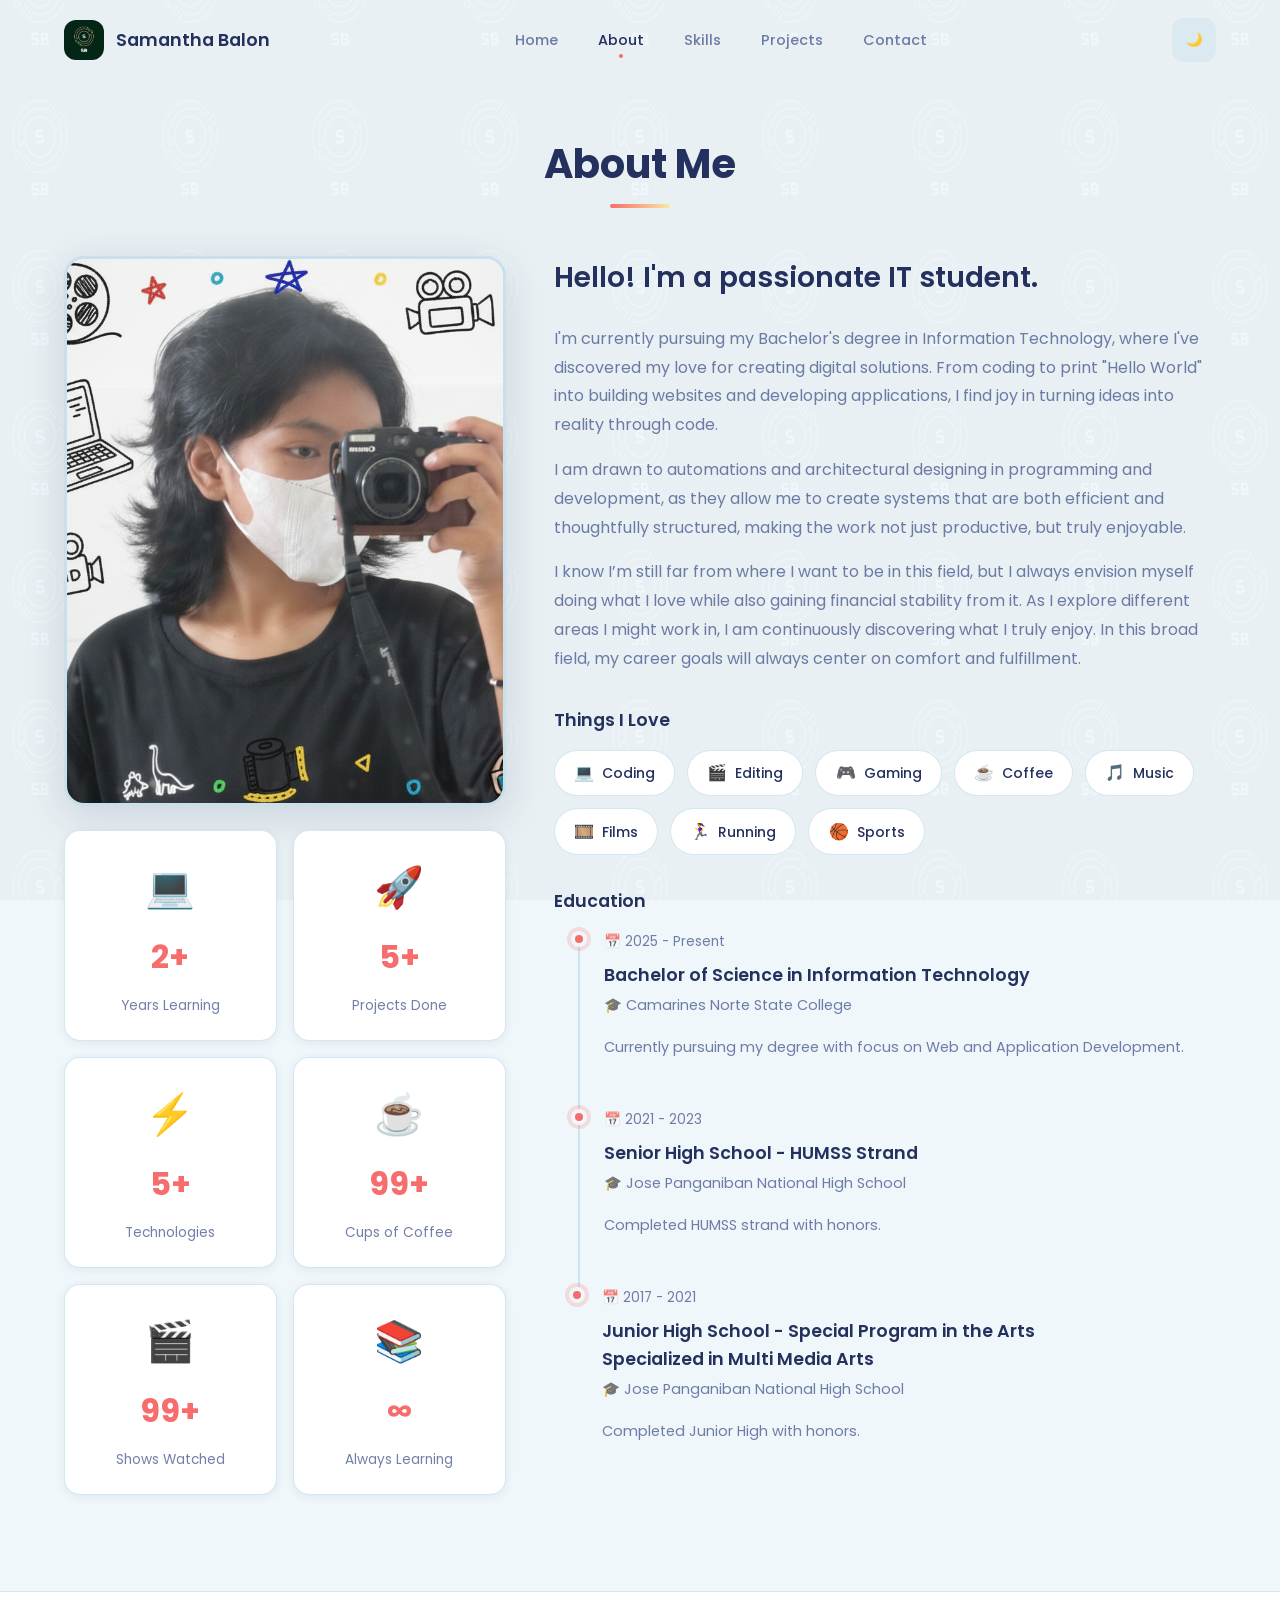
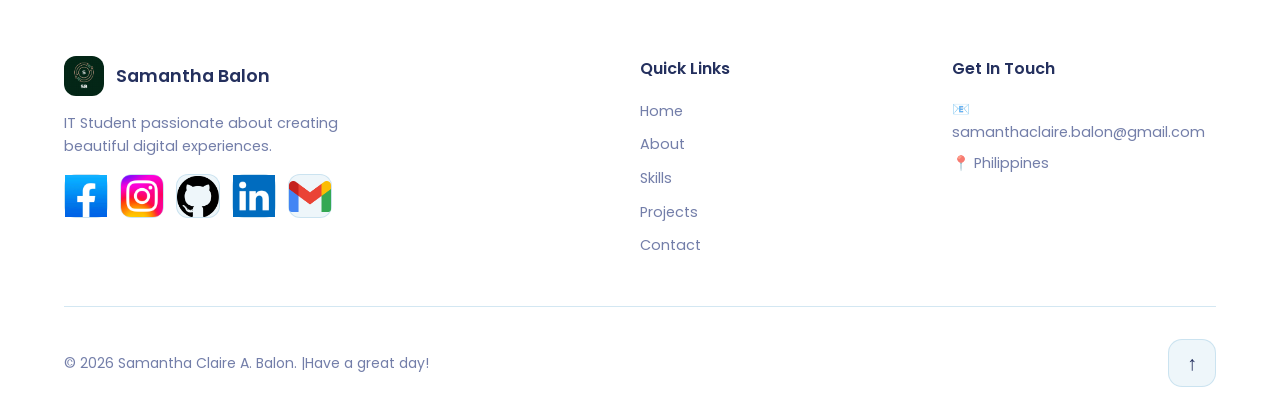
==== about.html @ ca1cd605 "Unedited" ====
<!DOCTYPE html>
<html lang="en">
<head>
    <meta charset="UTF-8">
    <meta name="viewport" content="width=device-width, initial-scale=1.0">
    <meta name="description" content="About Me - IT Student and Web Developer">
    <title>About | Samantha Balon</title>
    <link rel="icon" type="image/png" href="images/logo.png">
    <link rel="stylesheet" href="css/base.css">
    <link rel="stylesheet" href="css/navigation.css">
    <link rel="stylesheet" href="css/hero.css">
    <link rel="stylesheet" href="css/sections.css">
    <link rel="stylesheet" href="css/contact.css">
    <link rel="stylesheet" href="css/pages.css">
    <link rel="stylesheet" href="css/logo-pattern.css">
    <link href="https://fonts.googleapis.com/css2?family=Poppins:wght@300;400;500;600;700&display=swap" rel="stylesheet">
</head>
<body>
<!-- Navigation -->
<nav class="navbar" id="navbar">
    <div class="nav-container">
        <a href="index.html" class="logo">
            <img src="images/logo.png" alt="Logo" class="logo-img">
            <span class="logo-text">Samantha Balon</span>
        </a>
        <ul class="nav-menu" id="nav-menu">
            <li><a href="index.html" class="nav-link">Home</a></li>
            <li><a href="about.html" class="nav-link active">About</a></li>
            <li><a href="skills.html" class="nav-link">Skills</a></li>
            <li><a href="projects.html" class="nav-link">Projects</a></li>
            <li><a href="contact.html" class="nav-link">Contact</a></li>
        </ul>
        <div class="nav-actions">
            <button class="theme-toggle" id="theme-toggle" aria-label="Toggle theme">
                <span class="sun-icon">☀️</span>
                <span class="moon-icon">🌙</span>
            </button>
            <button class="menu-toggle" id="menu-toggle" aria-label="Toggle menu">
                <span class="hamburger"></span>
            </button>
        </div>
    </div>
</nav>

<!-- About Page Content -->
<main class="page-content">
    <section class="about-page">
        <div class="container">
            <h1 class="page-title">About Me</h1>
            <div class="section-line"></div>

            <div class="about-page-grid">
                <div class="about-image-section">
                    <div class="about-image-wrapper">
                        <img src="images/picture.png" alt="About Me">
                    </div>
                    <div class="stats-grid icon-stats">
                        <div class="stat-card icon-card">
                            <div class="stat-icon">💻</div>
                            <span class="stat-value">2+</span>
                            <span class="stat-label">Years Learning</span>
                        </div>
                        <div class="stat-card icon-card">
                            <div class="stat-icon">🚀</div>
                            <span class="stat-value">5+</span>
                            <span class="stat-label">Projects Done</span>
                        </div>
                        <div class="stat-card icon-card">
                            <div class="stat-icon">⚡</div>
                            <span class="stat-value">5+</span>
                            <span class="stat-label">Technologies</span>
                        </div>
                        <div class="stat-card icon-card">
                            <div class="stat-icon">☕</div>
                            <span class="stat-value">99+</span>
                            <span class="stat-label">Cups of Coffee</span>
                        </div>
                        <div class="stat-card icon-card">
                            <div class="stat-icon">🎬</div>
                            <span class="stat-value">99+</span>
                            <span class="stat-label">Shows Watched</span>
                        </div>
                        <div class="stat-card icon-card">
                            <div class="stat-icon">📚</div>
                            <span class="stat-value">∞</span>
                            <span class="stat-label">Always Learning</span>
                        </div>
                    </div>
                </div>

                <div class="about-content-section">
                    <h2>Hello! I'm a passionate IT student.</h2>
                    <p>
                        I'm currently pursuing my Bachelor's degree in Information Technology,
                        where I've discovered my love for creating digital solutions. From coding to print "Hello World" into building
                        websites and developing applications, I find joy in turning ideas into reality through code.
                    </p>
                    <p>
                        I am drawn to automations and architectural designing in programming and development,
                        as they allow me to create systems that are both efficient and thoughtfully structured, making the
                        work not just productive, but truly enjoyable.
                    </p>
                    <p>
                        I know I’m still far from where I want to be in this field, but I always envision myself doing what I love
                        while also gaining financial stability from it. As I explore different areas I might work in, I am continuously
                        discovering what I truly enjoy. In this broad field, my career goals will always center on comfort and fulfillment.
                    </p>

                    <h3>Things I Love</h3>
                    <div class="interest-tags">
                        <span class="tag"><span class="tag-icon">💻</span> Coding</span>
                        <span class="tag"><span class="tag-icon">🎬</span> Editing</span>
                        <span class="tag"><span class="tag-icon">🎮</span> Gaming</span>
                        <span class="tag"><span class="tag-icon">☕</span> Coffee</span>
                        <span class="tag"><span class="tag-icon">🎵</span> Music</span>
                        <span class="tag"><span class="tag-icon">🎞️</span> Films</span>
                        <span class="tag"><span class="tag-icon">🏃‍♀️</span> Running</span>
                        <span class="tag"><span class="tag-icon">🏀</span> Sports</span>
                    </div>

                    <h3>Education</h3>
                    <div class="education-timeline">
                        <div class="timeline-item">
                            <div class="timeline-dot"></div>
                            <div class="timeline-content">
                                <span class="timeline-date">📅 2025 - Present</span>
                                <h4>Bachelor of Science in Information Technology</h4>
                                <p class="timeline-school">🎓 Camarines Norte State College</p>
                                <p>Currently pursuing my degree with focus on Web and Application Development.</p>
                            </div>
                        </div>
                        <div class="timeline-item">
                            <div class="timeline-dot"></div>
                            <div class="timeline-content">
                                <span class="timeline-date">📅 2021 - 2023</span>
                                <h4>Senior High School - HUMSS Strand</h4>
                                <p class="timeline-school">🎓 Jose Panganiban National High School </p>
                                <p>Completed HUMSS strand with honors.</p>
                            </div>
                        </div>
                        <div class="timeline-item">
                            <div class="timeline-dot"></div>
                            <div class="timeline-content">
                                <span class="timeline-date">📅 2017 - 2021</span>
                                <h4>Junior High School - Special Program in the Arts <br> Specialized in Multi Media Arts</h4>
                                <p class="timeline-school">🎓 Jose Panganiban National High School </p>
                                <p>Completed Junior High with honors.</p>
                            </div>
                        </div>
                    </div>
                </div>
            </div>
        </div>
    </section>
</main>

<!-- Footer -->
<footer class="footer">
    <div class="container">
        <div class="footer-grid">
            <div class="footer-brand">
                <a href="index.html" class="logo">
                    <img src="images/logo.png" alt="Logo" class="logo-img">
                    <span class="logo-text">Samantha Balon</span>
                </a>
                <p>IT Student passionate about creating beautiful digital experiences.</p>
                <div class="footer-socials">
                    <a href="https://www.facebook.com/samantha.aguabalon" target="_blank" aria-label="Facebook">
                        <img src="images/facebook.png" alt="Facebook">
                    </a>
                    <a href="https://www.instagram.com/sycl.r" target="_blank" aria-label="Instagram">
                        <img src="images/instagram.png" alt="Instagram">
                    </a>
                    <a href="https://github.com/Samsrepo-101" target="_blank" aria-label="GitHub">
                        <img src="images/github.png" alt="GitHub">
                    </a>
                    <a href="https://www.linkedin.com/in/samantha-claire-balon-8b34562a5/" target="_blank" aria-label="LinkedIn">
                        <img src="images/linkedin.png" alt="LinkedIn">
                    </a>
                    <a href="https://mail.google.com/mail/?view=cm&fs=1&to=samanthaclaire.balon@gmail.com" target="_blank" aria-label="Email">
                        <img src="images/gmail.png" alt="Email">
                    </a>
                </div>
            </div>
            <div class="footer-links">
                <h4>Quick Links</h4>
                <ul>
                    <li><a href="index.html">Home</a></li>
                    <li><a href="about.html">About</a></li>
                    <li><a href="skills.html">Skills</a></li>
                    <li><a href="projects.html">Projects</a></li>
                    <li><a href="contact.html">Contact</a></li>
                </ul>
            </div>
            <div class="footer-contact">
                <h4>Get In Touch</h4>
                <p>📧 samanthaclaire.balon@gmail.com</p>
                <p>📍 Philippines</p>
            </div>
        </div>
        <div class="footer-bottom">
            <p>© <span id="current-year"></span> Samantha Claire A. Balon. |Have a great day!</p>
            <button class="back-to-top" id="back-to-top" aria-label="Back to top">↑</button>
        </div>
    </div>
</footer>

<script src="js/script.js"></script>
</body>
</html>
---- css/base.css ----
/* ========================================
   CSS VARIABLES & ROOT
======================================== */
:root {
    /* Color Palette */
    --navy: #24305E;
    --indigo: #374785;
    --light-blue: #A8D0E6;
    --coral: #F76C6C;
    --yellow: #F8E9A1;

    /* Light Mode Colors */
    --bg-primary: #f0f7fb;
    --bg-secondary: #ffffff;
    --bg-accent: rgba(168, 208, 230, 0.2);
    --text-primary: #24305E;
    --text-secondary: #374785;
    --text-muted: rgba(55, 71, 133, 0.7);
    --border-color: rgba(168, 208, 230, 0.5);

    /* Shadows */
    --shadow-sm: 0 2px 10px rgba(36, 48, 94, 0.08);
    --shadow-md: 0 4px 20px rgba(36, 48, 94, 0.12);
    --shadow-lg: 0 10px 40px rgba(36, 48, 94, 0.15);

    /* Transitions */
    --transition-fast: 0.2s ease;
    --transition-normal: 0.3s ease;
    --transition-slow: 0.5s ease;

    /* Spacing */
    --section-padding: 5rem 0;
    --container-max: 1200px;
}

/* Dark Mode Variables */
body.dark-mode {
    --bg-primary: #1a2342;
    --bg-secondary: #24305E;
    --bg-accent: rgba(55, 71, 133, 0.5);
    --text-primary: #ffffff;
    --text-secondary: #A8D0E6;
    --text-muted: rgba(168, 208, 230, 0.7);
    --border-color: rgba(55, 71, 133, 0.8);
    --shadow-sm: 0 2px 10px rgba(0, 0, 0, 0.3);
    --shadow-md: 0 4px 20px rgba(0, 0, 0, 0.4);
    --shadow-lg: 0 10px 40px rgba(0, 0, 0, 0.5);
}

/* ========================================
   RESET & BASE STYLES
======================================== */
*, *::before, *::after {
    margin: 0;
    padding: 0;
    box-sizing: border-box;
}

html {
    scroll-behavior: smooth;
}

body {
    font-family: 'Poppins', sans-serif;
    background-color: var(--bg-primary);
    color: var(--text-primary);
    line-height: 1.6;
    transition: background-color var(--transition-slow), color var(--transition-slow);
}

a {
    text-decoration: none;
    color: inherit;
    transition: color var(--transition-fast);
}

ul {
    list-style: none;
}

img {
    max-width: 100%;
    height: auto;
    display: block;
}

button {
    border: none;
    background: none;
    cursor: pointer;
    font-family: inherit;
}

.container {
    max-width: var(--container-max);
    margin: 0 auto;
    padding: 0 1.5rem;
}

/* ========================================
   SECTION STYLES
======================================== */
.section-title {
    font-size: 2rem;
    font-weight: 700;
    text-align: center;
    margin-bottom: 0.5rem;
}

.section-subtitle {
    text-align: center;
    color: var(--text-muted);
    max-width: 600px;
    margin: 0 auto 1rem;
}

.section-line {
    width: 60px;
    height: 4px;
    background: linear-gradient(90deg, var(--coral), var(--yellow));
    border-radius: 2px;
    margin: 0 auto 3rem;
}

/* ========================================
   ANIMATIONS & UTILITIES
======================================== */
.fade-in {
    opacity: 0;
    transform: translateY(30px);
    transition: all 0.6s ease;
}

.fade-in.visible {
    opacity: 1;
    transform: translateY(0);
}

/* Remove conflicting project card styles */
.project-card.visible {
    opacity: 1;
    transform: translateY(0);
}

.project-card.hidden {
    display: none;
}

@keyframes float {
    0%, 100% { transform: translateY(0); }
    50% { transform: translateY(-30px); }
}

@keyframes ping {
    75%, 100% {
        transform: scale(2);
        opacity: 0;
    }
}

@keyframes blink {
    0%, 50% { opacity: 1; }
    51%, 100% { opacity: 0; }
}

@keyframes pulse-ring {
    0%, 100% { transform: scale(1); opacity: 0.5; }
    50% { transform: scale(1.05); opacity: 0.3; }
}

@keyframes scroll-mouse {
    0% { opacity: 1; top: 8px; }
    100% { opacity: 0; top: 20px; }
}

@keyframes shimmer {
    0% { transform: translateX(-100%); }
    100% { transform: translateX(100%); }
}

@keyframes fadeIn {
    from { opacity: 0; transform: scale(0.9); }
    to { opacity: 1; transform: scale(1); }
}
---- css/navigation.css ----
/* ========================================
   NAVIGATION
======================================== */
.navbar {
    position: fixed;
    top: 0;
    left: 0;
    right: 0;
    z-index: 1000;
    background: transparent;
    transition: all var(--transition-normal);
}

.navbar.scrolled {
    background: var(--bg-secondary);
    box-shadow: var(--shadow-md);
}

body.dark-mode .navbar.scrolled {
    background: rgba(36, 48, 94, 0.95);
    backdrop-filter: blur(10px);
}

.nav-container {
    max-width: var(--container-max);
    margin: 0 auto;
    padding: 0 1.5rem;
    display: flex;
    align-items: center;
    justify-content: space-between;
    height: 80px;
}

.logo {
    display: flex;
    align-items: center;
    gap: 0.75rem;
}

.logo-icon {
    width: 40px;
    height: 40px;
    border-radius: 12px;
    display: flex;
    align-items: center;
    justify-content: center;
    font-weight: 700;
    font-size: 1rem;
    background: linear-gradient(135deg, var(--indigo), var(--navy));
    color: white;
    transition: all var(--transition-normal);
}

.logo-img {
    width: 40px;
    height: 40px;
    border-radius: 12px;  /* Same rounding as your old logo-icon */
    object-fit: cover;    /* Makes it look clean inside the box */
}


body.dark-mode .logo-icon {
    background: linear-gradient(135deg, var(--coral), #ff8a8a);
}

.logo-text {
    font-weight: 600;
    font-size: 1.1rem;
    color: var(--text-primary);
}

.nav-menu {
    display: flex;
    align-items: center;
    gap: 0.5rem;
}

.nav-link {
    padding: 0.5rem 1rem;
    border-radius: 8px;
    font-size: 0.9rem;
    font-weight: 500;
    color: var(--text-muted);
    transition: all var(--transition-fast);
    position: relative;
}

.nav-link:hover,
.nav-link.active {
    color: var(--text-primary);
}

body.dark-mode .nav-link:hover,
body.dark-mode .nav-link.active {
    color: var(--coral);
}

.nav-link.active::after {
    content: '';
    position: absolute;
    bottom: 0;
    left: 50%;
    transform: translateX(-50%);
    width: 4px;
    height: 4px;
    border-radius: 50%;
    background: var(--coral);
}

.nav-actions {
    display: flex;
    align-items: center;
    gap: 0.75rem;
}

.theme-toggle {
    width: 44px;
    height: 44px;
    border-radius: 12px;
    display: flex;
    align-items: center;
    justify-content: center;
    background: var(--bg-accent);
    transition: all var(--transition-fast);
}

.theme-toggle:hover {
    background: var(--light-blue);
    transform: rotate(15deg);
}

body.dark-mode .theme-toggle {
    background: var(--indigo);
}

body.dark-mode .theme-toggle:hover {
    background: var(--coral);
}

.sun-icon {
    display: none;
}

.moon-icon {
    display: block;
}

body.dark-mode .sun-icon {
    display: block;
}

body.dark-mode .moon-icon {
    display: none;
}

.menu-toggle {
    display: none;
    width: 44px;
    height: 44px;
    border-radius: 12px;
    background: var(--bg-accent);
    align-items: center;
    justify-content: center;
}

.hamburger {
    width: 20px;
    height: 2px;
    background: var(--text-primary);
    position: relative;
    transition: all var(--transition-fast);
}

.hamburger::before,
.hamburger::after {
    content: '';
    position: absolute;
    width: 20px;
    height: 2px;
    background: var(--text-primary);
    transition: all var(--transition-fast);
}

.hamburger::before {
    top: -6px;
}

.hamburger::after {
    bottom: -6px;
}

.menu-toggle.active .hamburger {
    background: transparent;
}

.menu-toggle.active .hamburger::before {
    top: 0;
    transform: rotate(45deg);
}

.menu-toggle.active .hamburger::after {
    bottom: 0;
    transform: rotate(-45deg);
}

/* Mobile Navigation */
@media (max-width: 768px) {
    .nav-menu {
        position: fixed;
        top: 80px;
        left: 0;
        right: 0;
        background: var(--bg-secondary);
        padding: 1rem;
        flex-direction: column;
        gap: 0.5rem;
        transform: translateY(-100%);
        opacity: 0;
        visibility: hidden;
        transition: all var(--transition-normal);
        box-shadow: var(--shadow-md);
    }

    body.dark-mode .nav-menu {
        background: var(--navy);
    }

    .nav-menu.active {
        transform: translateY(0);
        opacity: 1;
        visibility: visible;
    }

    .nav-link {
        width: 100%;
        padding: 1rem;
        border-radius: 12px;
    }

    .nav-link:hover,
    .nav-link.active {
        background: var(--bg-accent);
    }

    .menu-toggle {
        display: flex;
    }
}

/* ========================================
   FOOTER
======================================== */
.footer {
    background: var(--bg-secondary);
    padding: 4rem 0 2rem;
    margin-top: 2rem;
    border-top: 1px solid var(--border-color);
}

body.dark-mode .footer {
    background: rgba(26, 35, 66, 0.9);
    border-top-color: rgba(168, 208, 230, 0.1);
}

.footer-grid {
    display: grid;
    grid-template-columns: 2fr 1fr 1fr;
    gap: 3rem;
    margin-bottom: 3rem;
}

.footer-brand p {
    color: var(--text-muted);
    margin: 1rem 0;
    max-width: 300px;
    font-size: 0.9rem;
}

.footer-socials {
    display: flex;
    gap: 0.75rem;
}

.footer-socials a {
    width: 44px;
    height: 44px;
    display: flex;
    align-items: center;
    justify-content: center;
    background: var(--bg-accent);
    border-radius: 12px;
    font-size: 1.1rem;
    transition: all var(--transition-fast);
    border: 1px solid var(--border-color);
}

body.dark-mode .footer-socials a {
    background: rgba(55, 71, 133, 0.6);
    border-color: rgba(168, 208, 230, 0.1);
}

.footer-socials a:hover {
    transform: translateY(-4px) scale(1.1);
    background: var(--coral);
    border-color: var(--coral);
}

.footer-links h4,
.footer-contact h4 {
    font-size: 1rem;
    font-weight: 600;
    margin-bottom: 1rem;
    color: var(--text-primary);
}

.footer-links ul {
    display: flex;
    flex-direction: column;
    gap: 0.5rem;
}

.footer-links a {
    color: var(--text-muted);
    font-size: 0.9rem;
    transition: all var(--transition-fast);
}

.footer-links a:hover {
    color: var(--coral);
    padding-left: 0.5rem;
}

.footer-contact p {
    color: var(--text-muted);
    font-size: 0.9rem;
    margin-bottom: 0.5rem;
}

.footer-bottom {
    display: flex;
    align-items: center;
    justify-content: space-between;
    padding-top: 2rem;
    border-top: 1px solid var(--border-color);
}

body.dark-mode .footer-bottom {
    border-top-color: rgba(168, 208, 230, 0.1);
}

.footer-bottom p {
    color: var(--text-muted);
    font-size: 0.875rem;
}

.back-to-top {
    width: 48px;
    height: 48px;
    display: flex;
    align-items: center;
    justify-content: center;
    background: var(--bg-accent);
    border-radius: 14px;
    font-size: 1.25rem;
    color: var(--text-primary);
    transition: all var(--transition-fast);
    border: 1px solid var(--border-color);
}

body.dark-mode .back-to-top {
    background: rgba(55, 71, 133, 0.6);
    border-color: rgba(168, 208, 230, 0.1);
}

.back-to-top:hover {
    transform: translateY(-4px);
    background: var(--coral);
    border-color: var(--coral);
    color: white;
}

@media (max-width: 768px) {
    .footer-grid {
        grid-template-columns: 1fr;
        text-align: center;
    }

    .footer-brand p {
        margin: 1rem auto;
    }

    .footer-socials {
        justify-content: center;
    }

    .footer-bottom {
        flex-direction: column;
        gap: 1rem;
    }
}
---- css/hero.css ----
/* ========================================
   HERO SECTION
======================================== */
.hero {
    min-height: 100vh;
    display: flex;
    align-items: center;
    justify-content: center;
    padding: 6rem 1.5rem 3rem;
    position: relative;
    overflow: hidden;
}

.hero-bg-elements {
    position: absolute;
    inset: 0;
    overflow: hidden;
    pointer-events: none;
}

.blob {
    position: absolute;
    border-radius: 50%;
    filter: blur(80px);
    opacity: 0.4;
}

.blob-1 {
    width: 300px;
    height: 300px;
    background: var(--coral);
    top: 20%;
    left: -100px;
    animation: float 8s ease-in-out infinite;
}

.blob-2 {
    width: 400px;
    height: 400px;
    background: var(--light-blue);
    bottom: 20%;
    right: -150px;
    animation: float 10s ease-in-out infinite reverse;
}

.blob-3 {
    width: 500px;
    height: 500px;
    background: var(--yellow);
    top: 50%;
    left: 50%;
    transform: translate(-50%, -50%);
    opacity: 0.2;
    animation: float 12s ease-in-out infinite;
}

body.dark-mode .blob-1 {
    opacity: 0.3;
}

body.dark-mode .blob-2 {
    opacity: 0.2;
}

body.dark-mode .blob-3 {
    opacity: 0.15;
}

.hero-content {
    display: grid;
    grid-template-columns: 1fr 1fr;
    gap: 4rem;
    align-items: center;
    max-width: var(--container-max);
    width: 100%;
    position: relative;
    z-index: 1;
}

.hero-text {
    text-align: left;
}

.status-badge {
    display: inline-flex;
    align-items: center;
    gap: 0.5rem;
    padding: 0.5rem 1rem;
    border-radius: 50px;
    background: var(--bg-secondary);
    border: 1px solid var(--border-color);
    font-size: 0.875rem;
    font-weight: 500;
    margin-bottom: 1.5rem;
    box-shadow: var(--shadow-sm);
}

body.dark-mode .status-badge {
    background: rgba(55, 71, 133, 0.6);
    border-color: var(--indigo);
}

.status-dot {
    width: 8px;
    height: 8px;
    border-radius: 50%;
    background: #22c55e;
    position: relative;
}

.status-dot::before {
    content: '';
    position: absolute;
    inset: 0;
    border-radius: 50%;
    background: #22c55e;
    animation: ping 1.5s cubic-bezier(0, 0, 0.2, 1) infinite;
}

.hero-title {
    font-size: clamp(2.5rem, 5vw, 3.5rem);
    font-weight: 700;
    line-height: 1.2;
    margin-bottom: 1rem;
}

.highlight {
    color: var(--coral);
    position: relative;
}

body.dark-mode .highlight {
    text-shadow: 0 0 30px rgba(247, 108, 108, 0.3);
}

.typewriter-container {
    font-size: 1.5rem;
    font-weight: 500;
    color: var(--text-secondary);
    margin-bottom: 1rem;
    height: 2rem;
}

body.dark-mode .typewriter-container {
    color: var(--light-blue);
}

.cursor {
    animation: blink 1s infinite;
    color: var(--coral);
}

.hero-location {
    color: var(--text-muted);
    margin-bottom: 1.5rem;
}

.hero-description {
    font-size: 1.1rem;
    color: var(--text-muted);
    margin-bottom: 2rem;
    max-width: 500px;
}

.hero-buttons {
    display: flex;
    gap: 1rem;
    flex-wrap: wrap;
}

.btn {
    display: inline-flex;
    align-items: center;
    justify-content: center;
    gap: 0.5rem;
    padding: 1rem 1.5rem;
    border-radius: 12px;
    font-size: 0.95rem;
    font-weight: 500;
    transition: all var(--transition-normal);
}

.btn-primary {
    background: linear-gradient(135deg, var(--indigo), var(--navy));
    color: white;
}

.btn-primary:hover {
    transform: translateY(-3px);
    box-shadow: 0 10px 30px rgba(55, 71, 133, 0.4);
}

body.dark-mode .btn-primary {
    background: linear-gradient(135deg, var(--coral), #ff8a8a);
}

body.dark-mode .btn-primary:hover {
    box-shadow: 0 10px 30px rgba(247, 108, 108, 0.4);
}

.btn-secondary {
    background: var(--bg-secondary);
    color: var(--text-primary);
    border: 1px solid var(--border-color);
}

.btn-secondary:hover {
    background: var(--bg-accent);
    transform: translateY(-3px);
}

body.dark-mode .btn-secondary {
    background: rgba(55, 71, 133, 0.5);
    border-color: var(--indigo);
}

body.dark-mode .btn-secondary:hover {
    background: var(--indigo);
    border-color: var(--coral);
}

.btn-full {
    width: 100%;
}

.arrow {
    transition: transform var(--transition-fast);
}

.btn:hover .arrow {
    transform: translateX(4px);
}

/* Hero Image */
.hero-image {
    display: flex;
    justify-content: center;
}

.image-wrapper {
    position: relative;
}

.image-ring {
    position: absolute;
    inset: -20px;
    border-radius: 50%;
    background: rgba(247, 108, 108, 0.1);
    animation: pulse-ring 3s ease-in-out infinite;
}

.ring-2 {
    inset: -10px;
    background: rgba(168, 208, 230, 0.2);
    animation-delay: 0.5s;
}

body.dark-mode .image-ring {
    background: rgba(247, 108, 108, 0.15);
}

body.dark-mode .ring-2 {
    background: rgba(168, 208, 230, 0.1);
}

.profile-img {
    width: 300px;
    height: 300px;
    border-radius: 50%;
    object-fit: cover;
    border: 4px solid var(--bg-secondary);
    box-shadow: var(--shadow-lg);
    position: relative;
    z-index: 1;
}

body.dark-mode .profile-img {
    border-color: var(--indigo);
    box-shadow: 0 10px 40px rgba(0, 0, 0, 0.5), 0 0 60px rgba(247, 108, 108, 0.1);
}

.floating-badge {
    position: absolute;
    bottom: 0;
    right: 0;
    background: var(--bg-secondary);
    padding: 0.5rem 1rem;
    border-radius: 12px;
    display: flex;
    align-items: center;
    gap: 0.5rem;
    font-size: 0.875rem;
    font-weight: 500;
    box-shadow: var(--shadow-md);
    animation: float 3s ease-in-out infinite;
    z-index: 2;
}

body.dark-mode .floating-badge {
    background: linear-gradient(135deg, var(--indigo), var(--navy));
    border: 1px solid rgba(247, 108, 108, 0.3);
}

/* Scroll Indicator */
.scroll-indicator {
    position: absolute;
    bottom: 2rem;
    left: 50%;
    transform: translateX(-50%);
}

.mouse {
    width: 24px;
    height: 40px;
    border: 2px solid var(--text-muted);
    border-radius: 12px;
    position: relative;
}

.mouse::before {
    content: '';
    position: absolute;
    top: 8px;
    left: 50%;
    transform: translateX(-50%);
    width: 4px;
    height: 8px;
    background: var(--text-muted);
    border-radius: 2px;
    animation: scroll-mouse 2s infinite;
}

body.dark-mode .mouse {
    border-color: var(--light-blue);
}

body.dark-mode .mouse::before {
    background: var(--coral);
}

/* Responsive Hero */
@media (max-width: 992px) {
    .hero-content {
        grid-template-columns: 1fr;
        text-align: center;
    }

    .hero-text {
        text-align: center;
        order: 2;
    }

    .hero-image {
        order: 1;
    }

    .hero-description {
        margin: 0 auto 2rem;
    }

    .hero-buttons {
        justify-content: center;
    }

    .profile-img {
        width: 250px;
        height: 250px;
    }
}

@media (max-width: 480px) {
    .hero-buttons {
        flex-direction: column;
    }

    .btn {
        width: 100%;
    }
}
---- css/sections.css ----
/* ========================================
   ABOUT PREVIEW SECTION - FIXED
======================================== */
.about-preview {
    padding: var(--section-padding);
    background: var(--bg-secondary);
}

body.dark-mode .about-preview {
    background: rgba(36, 48, 94, 0.5);
}

.about-grid {
    display: grid;
    grid-template-columns: 1fr 1fr;
    gap: 2rem;
}

.about-card {
    padding: 2rem;
    background: var(--bg-primary);
    border-radius: 16px;
    border: 1px solid var(--border-color);
    transition: all var(--transition-normal);
}

body.dark-mode .about-card {
    background: linear-gradient(135deg, rgba(55, 71, 133, 0.6), rgba(36, 48, 94, 0.8));
    border-color: rgba(168, 208, 230, 0.1);
    box-shadow: 0 4px 20px rgba(0, 0, 0, 0.3);
}

.about-card:hover {
    transform: translateY(-5px);
    box-shadow: var(--shadow-lg);
}

body.dark-mode .about-card:hover {
    border-color: rgba(247, 108, 108, 0.3);
    box-shadow: 0 10px 40px rgba(247, 108, 108, 0.1);
}

.about-icon {
    font-size: 2.5rem;
    margin-bottom: 1rem;
    display: inline-block;
}

.about-info h3 {
    font-size: 1.25rem;
    font-weight: 600;
    margin-bottom: 0.25rem;
    color: var(--text-primary);
}

.about-info p {
    color: var(--text-muted);
    font-size: 0.9rem;
}

body.dark-mode .about-info p {
    color: var(--light-blue);
}

.about-text {
    margin-top: 1rem;
    color: var(--text-muted);
    line-height: 1.7;
}

.about-interests {
    padding: 2rem;
    background: var(--bg-primary);
    border-radius: 16px;
    border: 1px solid var(--border-color);
}

body.dark-mode .about-interests {
    background: linear-gradient(135deg, rgba(55, 71, 133, 0.6), rgba(36, 48, 94, 0.8));
    border-color: rgba(168, 208, 230, 0.1);
    box-shadow: 0 4px 20px rgba(0, 0, 0, 0.3);
}

.about-interests h3 {
    font-size: 1.25rem;
    font-weight: 600;
    margin-bottom: 1rem;
    color: var(--text-primary);
}

.interest-tags {
    display: flex;
    flex-wrap: wrap;
    gap: 0.75rem;
}

.tag {
    display: inline-flex;
    align-items: center;
    gap: 0.5rem;
    padding: 0.6rem 1.2rem;
    background: var(--bg-secondary);
    border: 1px solid var(--border-color);
    border-radius: 50px;
    font-size: 0.875rem;
    font-weight: 500;
    transition: all var(--transition-fast);
    color: var(--text-primary);
}

body.dark-mode .tag {
    background: rgba(55, 71, 133, 0.8);
    border-color: rgba(168, 208, 230, 0.2);
    color: var(--light-blue);
}

.tag:hover {
    transform: translateY(-3px);
    box-shadow: var(--shadow-sm);
    border-color: var(--coral);
}

body.dark-mode .tag:hover {
    background: rgba(247, 108, 108, 0.2);
    border-color: var(--coral);
    color: var(--coral);
}

.tag-icon {
    font-size: 1rem;
}

@media (max-width: 768px) {
    .about-grid {
        grid-template-columns: 1fr;
    }
}

/* ========================================
   SKILLS PREVIEW SECTION
======================================== */
.skills-preview {
    padding: var(--section-padding);
}

.skills-grid {
    display: grid;
    grid-template-columns: repeat(2, 1fr);
    gap: 1.5rem;
    margin-bottom: 2rem;
}

.skill-item {
    margin-bottom: 1rem;
}

.skill-header {
    display: flex;
    justify-content: space-between;
    margin-bottom: 0.5rem;
}

.skill-name {
    font-weight: 500;
    color: var(--text-primary);
}

.skill-percent {
    color: var(--text-muted);
    font-size: 0.875rem;
    font-weight: 600;
}

body.dark-mode .skill-percent {
    color: var(--coral);
}

.skill-bar {
    height: 10px;
    background: var(--bg-accent);
    border-radius: 5px;
    overflow: hidden;
}

body.dark-mode .skill-bar {
    background: rgba(36, 48, 94, 0.8);
}

.skill-progress {
    height: 100%;
    background: linear-gradient(90deg, var(--coral), var(--yellow));
    border-radius: 5px;
    width: 0;
    transition: width 1s ease-out;
    position: relative;
}

.skill-progress::after {
    content: '';
    position: absolute;
    top: 0;
    left: 0;
    right: 0;
    bottom: 0;
    background: linear-gradient(90deg, transparent, rgba(255,255,255,0.3), transparent);
    animation: shimmer 2s infinite;
}

.view-all-link {
    display: inline-flex;
    align-items: center;
    gap: 0.5rem;
    color: var(--text-secondary);
    font-weight: 500;
    transition: all var(--transition-fast);
}

.view-all-link:hover {
    color: var(--coral);
    gap: 0.75rem;
}

@media (max-width: 768px) {
    .skills-grid {
        grid-template-columns: 1fr;
    }
}/* ========================================
    SKILLS PREVIEW SECTION - REDESIGNED
 ======================================== */
 .skills-preview {
     padding: var(--section-padding);
 }

 .skills-panel {
     background: var(--bg-secondary);
     border-radius: 24px;
     padding: 3rem;
     box-shadow: var(--shadow-md);
     border: 1px solid var(--border-color);
     margin-bottom: 2rem;
 }

 body.dark-mode .skills-panel {
     background: linear-gradient(145deg, rgba(55, 71, 133, 0.6), rgba(36, 48, 94, 0.9));
     border-color: rgba(168, 208, 230, 0.1);
     box-shadow: 0 10px 40px rgba(0, 0, 0, 0.4);
 }

 .skills-grid {
     display: grid;
     grid-template-columns: repeat(auto-fit, minmax(140px, 1fr));
     gap: 1.25rem;
 }

 .skill-item {
     display: flex;
     align-items: center;
     justify-content: center;
     padding: 1.25rem;
     background: var(--bg-accent);
     border-radius: 16px;
     border: 2px solid transparent;
     transition: all var(--transition-normal);
     position: relative;
     overflow: hidden;
 }

 body.dark-mode .skill-item {
     background: rgba(55, 71, 133, 0.4);
     border-color: rgba(168, 208, 230, 0.1);
 }

 .skill-item::before {
     content: '';
     position: absolute;
     inset: 0;
     background: linear-gradient(135deg, var(--coral), var(--yellow));
     opacity: 0;
     transition: opacity var(--transition-normal);
 }

 .skill-item:hover {
     transform: translateY(-5px) scale(1.05);
     border-color: var(--coral);
     box-shadow: 0 10px 30px rgba(247, 108, 108, 0.3);
 }

 body.dark-mode .skill-item:hover {
     border-color: var(--coral);
     box-shadow: 0 10px 30px rgba(247, 108, 108, 0.4);
 }

 .skill-item:hover::before {
     opacity: 0.1;
 }

 .skill-name {
     font-weight: 600;
     font-size: 0.95rem;
     color: var(--text-primary);
     text-align: center;
     position: relative;
     z-index: 1;
 }

 body.dark-mode .skill-name {
     color: var(--light-blue);
 }

 .skill-item:hover .skill-name {
     color: var(--coral);
 }

 body.dark-mode .skill-item:hover .skill-name {
     color: #fff;
 }

 .view-all-link {
     display: inline-flex;
     align-items: center;
     gap: 0.5rem;
     color: var(--text-secondary);
     font-weight: 500;
     transition: all var(--transition-fast);
     margin-top: 1rem;
 }

 .view-all-link:hover {
     color: var(--coral);
     gap: 0.75rem;
 }

 @media (max-width: 768px) {
     .skills-grid {
         grid-template-columns: repeat(auto-fit, minmax(120px, 1fr));
         gap: 1rem;
     }

     .skills-panel {
         padding: 2rem;
     }
 }

 @media (max-width: 480px) {
     .skills-grid {
         grid-template-columns: repeat(2, 1fr);
     }
 }
 .skills-panel {
     background: var(--bg-secondary);
     border-radius: 24px;
     padding: 3rem;
     box-shadow: var(--shadow-md);
     border: 1px solid var(--border-color);
     margin-bottom: 2rem;
     transition: all var(--transition-normal);  /* Add this line */
 }

 body.dark-mode .skills-panel {
     background: linear-gradient(145deg, rgba(55, 71, 133, 0.6), rgba(36, 48, 94, 0.9));
     border-color: rgba(168, 208, 230, 0.1);
     box-shadow: 0 10px 40px rgba(0, 0, 0, 0.4);
 }

 /* Add these hover styles */
 .skills-panel:hover {
     transform: translateY(-10px);
     box-shadow: var(--shadow-lg);
 }

 body.dark-mode .skills-panel:hover {
     border-color: rgba(247, 108, 108, 0.3);
     box-shadow: 0 20px 50px rgba(247, 108, 108, 0.15), 0 10px 30px rgba(0, 0, 0, 0.4);
 }


/* ========================================
   PROJECTS PREVIEW SECTION - ENHANCED
======================================== */
.projects-preview {
    padding: var(--section-padding);
    background: linear-gradient(135deg, rgba(248, 233, 161, 0.15), rgba(168, 208, 230, 0.1));
}

body.dark-mode .projects-preview {
    background: linear-gradient(135deg, rgba(36, 48, 94, 0.8), rgba(55, 71, 133, 0.4));
}

.projects-grid {
    display: grid;
    grid-template-columns: repeat(3, 1fr);
    gap: 1.5rem;
}

.project-card {
    background: var(--bg-secondary);
    border-radius: 20px;
    overflow: hidden;
    box-shadow: var(--shadow-sm);
    transition: all var(--transition-normal);
    border: 1px solid var(--border-color);
    opacity: 1 !important;
    transform: none !important;
}

body.dark-mode .project-card {
    background: linear-gradient(145deg, rgba(55, 71, 133, 0.7), rgba(36, 48, 94, 0.9));
    border-color: rgba(168, 208, 230, 0.1);
    box-shadow: 0 4px 20px rgba(0, 0, 0, 0.4);
}

.project-card:hover {
    transform: translateY(-10px) !important;
    box-shadow: var(--shadow-lg);
}

body.dark-mode .project-card:hover {
    border-color: rgba(247, 108, 108, 0.4);
    box-shadow: 0 20px 50px rgba(247, 108, 108, 0.15), 0 10px 30px rgba(0, 0, 0, 0.4);
}

.project-image {
    position: relative;
    aspect-ratio: 16/10;
    overflow: hidden;
}

.project-image img {
    width: 100%;
    height: 100%;
    object-fit: cover;
    transition: transform var(--transition-slow);
}

.project-card:hover .project-image img {
    transform: scale(1.1);
}

.project-overlay {
    position: absolute;
    inset: 0;
    background: linear-gradient(to top, rgba(36, 48, 94, 0.95), rgba(36, 48, 94, 0.5), transparent);
    display: flex;
    align-items: flex-end;
    justify-content: center;
    gap: 0.75rem;
    padding: 1.5rem;
    opacity: 0;
    transform: translateY(10px);
    transition: all var(--transition-normal);
}

body.dark-mode .project-overlay {
    background: linear-gradient(to top, rgba(26, 35, 66, 0.98), rgba(36, 48, 94, 0.7), transparent);
}

.project-card:hover .project-overlay {
    opacity: 1;
    transform: translateY(0);
}

.project-btn {
    padding: 0.6rem 1.2rem;
    background: white;
    color: var(--navy);
    border-radius: 10px;
    font-size: 0.875rem;
    font-weight: 600;
    transition: all var(--transition-fast);
    border: 2px solid transparent;
}

.project-btn:hover {
    transform: scale(1.05);
    box-shadow: 0 5px 20px rgba(0, 0, 0, 0.2);
}

.project-btn.btn-dark {
    background: var(--coral);
    color: white;
}

.project-btn.btn-dark:hover {
    background: #ff8a8a;
}

.project-content {
    padding: 1.5rem;
}

.project-content h3 {
    font-size: 1.15rem;
    font-weight: 600;
    margin-bottom: 0.5rem;
    color: var(--text-primary);
}

body.dark-mode .project-content h3 {
    color: #fff;
}

.project-content p {
    font-size: 0.9rem;
    color: var(--text-muted);
    margin-bottom: 1rem;
    line-height: 1.6;
}

body.dark-mode .project-content p {
    color: var(--light-blue);
}

.project-tags {
    display: flex;
    flex-wrap: wrap;
    gap: 0.5rem;
}

.project-tags span {
    padding: 0.35rem 0.85rem;
    background: var(--bg-accent);
    color: var(--text-secondary);
    border-radius: 8px;
    font-size: 0.75rem;
    font-weight: 600;
    transition: all var(--transition-fast);
}

body.dark-mode .project-tags span {
    background: rgba(247, 108, 108, 0.15);
    color: var(--coral);
    border: 1px solid rgba(247, 108, 108, 0.2);
}

.project-tags span:hover {
    transform: scale(1.05);
}

body.dark-mode .project-tags span:hover {
    background: rgba(247, 108, 108, 0.25);
}

@media (max-width: 992px) {
    .projects-grid {
        grid-template-columns: repeat(2, 1fr);
    }
}

@media (max-width: 600px) {
    .projects-grid {
        grid-template-columns: 1fr;
    }
}
---- css/contact.css ----
.contact-preview {
    padding: var(--section-padding);
}

.contact-grid {
    display: flex;
    justify-content: center;
    align-items: center;
    max-width: 600px;
    width: 100%;
    margin: 0 auto;
}

.social-cards {
    display: flex;
    flex-direction: column;
    gap: 1rem;
}

.social-card {
    display: flex;
    align-items: center;
    gap: 1rem;
    padding: 1.25rem 1.5rem;
    background: var(--bg-secondary);
    border-radius: 16px;
    box-shadow: var(--shadow-sm);
    transition: all var(--transition-normal);
    border: 1px solid var(--border-color);
}

body.dark-mode .social-card {
    background: linear-gradient(135deg, rgba(55, 71, 133, 0.6), rgba(36, 48, 94, 0.8));
    border-color: rgba(168, 208, 230, 0.1);
}

.social-card:hover {
    transform: translateX(10px);
    box-shadow: var(--shadow-md);
}

.social-card.facebook:hover {
    background: rgba(59, 89, 152, 0.1);
    border-color: rgba(59, 89, 152, 0.3);
}

.social-card.instagram:hover {
    background: rgba(225, 48, 108, 0.1);
    border-color: rgba(225, 48, 108, 0.3);
}

.social-card.email:hover {
    background: rgba(247, 108, 108, 0.1);
    border-color: rgba(247, 108, 108, 0.3);
}

body.dark-mode .social-card.facebook:hover {
    background: rgba(59, 89, 152, 0.3);
}

body.dark-mode .social-card.instagram:hover {
    background: rgba(225, 48, 108, 0.3);
}

body.dark-mode .social-card.email:hover {
    background: rgba(247, 108, 108, 0.3);
}

.social-icon {
    font-size: 1.75rem; /* Keep your existing size */
    display: flex;
    align-items: center;
    justify-content: center;
    flex-shrink: 0;
}

.social-icon img {
    width: 1.75rem; /* Match the font-size for consistency */
    height: 1.75rem;
    object-fit: contain;
    transition: all var(--transition-fast);
}

/* Hover effects for social cards */
.social-card:hover .social-icon img {
    transform: scale(1.15);
}

/* Optional: Add filter effects for consistency */
body.dark-mode .social-icon img {
    filter: brightness(1.1);
}

.social-details h4 {
    font-size: 1rem;
    font-weight: 600;
    color: var(--text-primary);
}

.social-details p {
    font-size: 0.875rem;
    color: var(--text-muted);
}

/* Contact Form */
.contact-form-wrapper {
    background: var(--bg-secondary);
    padding: 2.5rem;
    border-radius: 20px;
    box-shadow: var(--shadow-md);
    border: 1px solid var(--border-color);
}

body.dark-mode .contact-form-wrapper {
    background: linear-gradient(145deg, rgba(55, 71, 133, 0.6), rgba(36, 48, 94, 0.8));
    border-color: rgba(168, 208, 230, 0.1);
    box-shadow: 0 10px 40px rgba(0, 0, 0, 0.4);
}

.contact-form {
    position: relative;
}

.form-group {
    margin-bottom: 1.25rem;
}

.form-group label {
    display: block;
    font-size: 0.875rem;
    font-weight: 500;
    margin-bottom: 0.5rem;
    color: var(--text-secondary);
}

.form-group input,
.form-group textarea {
    width: 100%;
    padding: 1rem 1.25rem;
    border: 2px solid var(--border-color);
    border-radius: 12px;
    font-size: 0.95rem;
    font-family: inherit;
    background: var(--bg-primary);
    color: var(--text-primary);
    transition: all var(--transition-fast);
}

body.dark-mode .form-group input,
body.dark-mode .form-group textarea {
    background: rgba(36, 48, 94, 0.6);
    border-color: rgba(168, 208, 230, 0.2);
}

.form-group input:focus,
.form-group textarea:focus {
    outline: none;
    border-color: var(--coral);
    box-shadow: 0 0 0 4px rgba(247, 108, 108, 0.15);
}

.form-group input::placeholder,
.form-group textarea::placeholder {
    color: var(--text-muted);
}

.form-group textarea {
    resize: vertical;
    min-height: 120px;
}

.form-group input.error,
.form-group textarea.error {
    border-color: #ef4444;
}

.error-message {
    display: block;
    font-size: 0.8rem;
    color: #ef4444;
    margin-top: 0.25rem;
}

.form-success {
    display: none;
    position: absolute;
    inset: 0;
    background: var(--bg-secondary);
    border-radius: 16px;
    flex-direction: column;
    align-items: center;
    justify-content: center;
    text-align: center;
    padding: 2rem;
    animation: fadeIn 0.3s ease;
}

body.dark-mode .form-success {
    background: linear-gradient(145deg, rgba(55, 71, 133, 0.95), rgba(36, 48, 94, 0.98));
}

.form-success.show {
    display: flex;
}

.success-icon {
    font-size: 3.5rem;
    margin-bottom: 1rem;
}

.form-success h3 {
    font-size: 1.5rem;
    font-weight: 600;
    margin-bottom: 0.5rem;
    color: var(--text-primary);
}

.form-success p {
    color: var(--text-muted);
}

@media (max-width: 768px) {
    .contact-grid {
        grid-template-columns: 1fr;
    }
}

/* ========================================
   CONTACT PAGE
======================================== */
.contact-page {
    padding: 2rem 0 4rem;
}

.contact-page-grid {
    display: grid;
    grid-template-columns: 2fr 3fr;
    gap: 3rem;
}

.contact-info-section {
    display: flex;
    flex-direction: column;
    gap: 1.5rem;
}

.contact-cards {
    display: flex;
    flex-direction: column;
    gap: 1rem;
}

.contact-card {
    display: flex;
    align-items: flex-start;
    gap: 1rem;
    padding: 1.5rem;
    background: var(--bg-secondary);
    border-radius: 16px;
    box-shadow: var(--shadow-sm);
    border: 1px solid var(--border-color);
    transition: all var(--transition-normal);
}

body.dark-mode .contact-card {
    background: linear-gradient(135deg, rgba(55, 71, 133, 0.6), rgba(36, 48, 94, 0.8));
    border-color: rgba(168, 208, 230, 0.1);
}

.contact-card:hover {
    transform: translateY(-3px);
    box-shadow: var(--shadow-md);
}

body.dark-mode .contact-card:hover {
    border-color: rgba(247, 108, 108, 0.3);
}

.contact-card-icon {
    width: 48px;
    height: 48px;
    display: flex;
    align-items: center;
    justify-content: center;
    background: var(--bg-accent);
    border-radius: 12px;
    font-size: 1.25rem;
}

body.dark-mode .contact-card-icon {
    background: rgba(247, 108, 108, 0.15);
}

.contact-label {
    display: block;
    font-size: 0.8rem;
    color: var(--text-muted);
    margin-bottom: 0.25rem;
}

.contact-card-content a,
.contact-card-content span {
    font-weight: 500;
    color: var(--text-primary);
}

.contact-card-content a:hover {
    color: var(--coral);
}

.social-section h3,
.featured-social h3 {
    font-size: 1rem;
    font-weight: 600;
    margin-bottom: 1rem;
    color: var(--text-primary);
}

.social-links-grid {
    display: flex;
    gap: 0.75rem;
}

.social-link-card {
    width: 54px;
    height: 54px;
    display: flex;
    align-items: center;
    justify-content: center;
    background: var(--bg-secondary);
    border-radius: 14px;
    font-size: 1.5rem;
    box-shadow: var(--shadow-sm);
    transition: all var(--transition-fast);
    border: 1px solid var(--border-color);
}

body.dark-mode .social-link-card {
    background: rgba(55, 71, 133, 0.6);
    border-color: rgba(168, 208, 230, 0.1);
}

.social-link-card:hover {
    transform: translateY(-5px) scale(1.1);
    box-shadow: var(--shadow-md);
}

.social-link-card.facebook:hover {
    background: rgba(59, 89, 152, 0.2);
    border-color: rgba(59, 89, 152, 0.5);
}

.social-link-card.instagram:hover {
    background: rgba(225, 48, 108, 0.2);
    border-color: rgba(225, 48, 108, 0.5);
}

.social-link-card.github:hover {
    background: rgba(0, 0, 0, 0.1);
    border-color: rgba(0, 0, 0, 0.3);
}

.social-link-card.linkedin:hover {
    background: rgba(0, 119, 181, 0.2);
    border-color: rgba(0, 119, 181, 0.5);
}

.featured-social {
    background: var(--bg-secondary);
    padding: 1.5rem;
    border-radius: 20px;
    box-shadow: var(--shadow-sm);
    border: 1px solid var(--border-color);
}

body.dark-mode .featured-social {
    background: linear-gradient(145deg, rgba(55, 71, 133, 0.7), rgba(36, 48, 94, 0.9));
    border-color: rgba(247, 108, 108, 0.2);
}

.featured-social-link {
    display: flex;
    align-items: center;
    gap: 1rem;
    padding: 1rem 1.25rem;
    background: var(--bg-primary);
    border-radius: 12px;
    margin-bottom: 0.75rem;
    transition: all var(--transition-fast);
    border: 1px solid var(--border-color);
}

body.dark-mode .featured-social-link {
    background: rgba(36, 48, 94, 0.6);
    border-color: rgba(168, 208, 230, 0.1);
}

.featured-social-link:last-child {
    margin-bottom: 0;
}

.featured-social-link:hover {
    transform: translateX(8px);
}

.featured-social-link.facebook:hover {
    background: rgba(59, 89, 152, 0.15);
    border-color: rgba(59, 89, 152, 0.3);
}

.featured-social-link.instagram:hover {
    background: rgba(225, 48, 108, 0.15);
    border-color: rgba(225, 48, 108, 0.3);
}

.featured-icon img {
  width: 24px;
  height: 24px;
  object-fit: contain;
  margin-right: 8px;
  vertical-align: middle;
}


.featured-name {
    font-weight: 500;
    color: var(--text-primary);
}

.contact-form-section {
    background: var(--bg-secondary);
    padding: 2.5rem;
    border-radius: 24px;
    box-shadow: var(--shadow-lg);
    border: 1px solid var(--border-color);
}

body.dark-mode .contact-form-section {
    background: linear-gradient(145deg, rgba(55, 71, 133, 0.7), rgba(36, 48, 94, 0.9));
    border-color: rgba(168, 208, 230, 0.1);
    box-shadow: 0 20px 60px rgba(0, 0, 0, 0.4);
}

.form-row {
    display: grid;
    grid-template-columns: 1fr 1fr;
    gap: 1rem;
}

@media (max-width: 992px) {
    .contact-page-grid {
        grid-template-columns: 1fr;
    }
}

@media (max-width: 480px) {
    .form-row {
        grid-template-columns: 1fr;
    }
}
---- css/pages.css ----
/* ========================================
   PAGE CONTENT (Inner Pages)
======================================== */
.page-content {
    padding-top: 100px;
    min-height: calc(100vh - 200px);
}

.page-title {
    font-size: 2.5rem;
    font-weight: 700;
    text-align: center;
    margin-bottom: 0.5rem;
}

.page-subtitle {
    text-align: center;
    color: var(--text-muted);
    max-width: 600px;
    margin: 0 auto 1rem;
}

/* ========================================
   ABOUT PAGE
======================================== */
.about-page {
    padding: 2rem 0 4rem;
}

.about-page-grid {
    display: grid;
    grid-template-columns: 2fr 3fr;
    gap: 3rem;
    align-items: start;
}

.about-image-wrapper {
    border-radius: 20px;
    overflow: hidden;
    box-shadow: var(--shadow-lg);
    border: 3px solid var(--border-color);
}

body.dark-mode .about-image-wrapper {
    border-color: rgba(247, 108, 108, 0.2);
    box-shadow: 0 20px 50px rgba(0, 0, 0, 0.4);
}

.about-image-wrapper img {
    width: 100%;
    aspect-ratio: 4/5;
    object-fit: cover;
}

.stats-grid {
    display: grid;
    grid-template-columns: repeat(2, 1fr);
    gap: 1rem;
    margin-top: 1.5rem;
}

.stat-card {
    background: var(--bg-secondary);
    padding: 1.5rem;
    border-radius: 16px;
    text-align: center;
    box-shadow: var(--shadow-sm);
    border: 1px solid var(--border-color);
    transition: all var(--transition-normal);
}

body.dark-mode .stat-card {
    background: linear-gradient(135deg, rgba(55, 71, 133, 0.7), rgba(36, 48, 94, 0.9));
    border-color: rgba(168, 208, 230, 0.1);
}

.stat-card:hover {
    transform: translateY(-5px);
    box-shadow: var(--shadow-md);
}

body.dark-mode .stat-card:hover {
    border-color: rgba(247, 108, 108, 0.3);
}

.stat-value {
    display: block;
    font-size: 2rem;
    font-weight: 700;
    color: var(--coral);
    margin-bottom: 0.25rem;
}

.stat-label {
    font-size: 0.85rem;
    color: var(--text-muted);
}

.about-content-section h2 {
    font-size: 1.75rem;
    font-weight: 600;
    margin-bottom: 1.5rem;
    color: var(--text-primary);
}

.about-content-section p {
    color: var(--text-muted);
    margin-bottom: 1rem;
    line-height: 1.8;
}

.about-content-section h3 {
    font-size: 1.1rem;
    font-weight: 600;
    margin: 2rem 0 1rem;
    color: var(--text-primary);
}

/* Education Timeline */
.education-timeline {
    position: relative;
    padding-left: 1.5rem;
}

.timeline-item {
    position: relative;
    padding-bottom: 2rem;
    padding-left: 1.5rem;
    border-left: 2px solid var(--border-color);
}

body.dark-mode .timeline-item {
    border-left-color: rgba(247, 108, 108, 0.3);
}

.timeline-item:last-child {
    border-left: none;
    padding-bottom: 0;
}

.timeline-dot {
    position: absolute;
    left: -9px;
    top: 0;
    width: 16px;
    height: 16px;
    background: var(--coral);
    border: 4px solid var(--bg-primary);
    border-radius: 50%;
    box-shadow: 0 0 0 4px rgba(247, 108, 108, 0.2);
}

.timeline-date {
    font-size: 0.85rem;
    color: var(--text-muted);
    margin-bottom: 0.5rem;
    display: block;
}

.timeline-content h4 {
    font-size: 1.1rem;
    font-weight: 600;
    margin-bottom: 0.25rem;
    color: var(--text-primary);
}

.timeline-school {
    color: var(--coral);
    font-size: 0.9rem;
    margin-bottom: 0.5rem;
}

.timeline-content p:last-child {
    color: var(--text-muted);
    font-size: 0.9rem;
}

@media (max-width: 992px) {
    .about-page-grid {
        grid-template-columns: 1fr;
    }

    .about-image-section {
        max-width: 400px;
        margin: 0 auto;
    }
}
.icon-card {
    display: flex;
    flex-direction: column;
    align-items: center;
    justify-content: center;
    gap: 0.5rem;
}

.stat-icon {
    font-size: 2.5rem;
    margin-bottom: 0.25rem;
    animation: float 3s ease-in-out infinite;
}

.icon-card:nth-child(1) .stat-icon { animation-delay: 0s; }
.icon-card:nth-child(2) .stat-icon { animation-delay: 0.2s; }
.icon-card:nth-child(3) .stat-icon { animation-delay: 0.4s; }
.icon-card:nth-child(4) .stat-icon { animation-delay: 0.6s; }

@keyframes float {
    0%, 100% { transform: translateY(0); }
    50% { transform: translateY(-10px); }
}
/* ========================================
   SKILLS PAGE - COMPACT & VIBRANT DESIGN
======================================== */
.skills-page {
    padding: 2rem 0 4rem;
}

.tech-cloud {
    display: flex;
    flex-wrap: wrap;
    justify-content: center;
    gap: 0.75rem;
    margin-bottom: 3rem;
}

.tech-tag {
    padding: 0.6rem 1.2rem;
    background: var(--bg-secondary);
    border: 1px solid var(--border-color);
    border-radius: 50px;
    font-size: 0.875rem;
    font-weight: 500;
    transition: all var(--transition-fast);
    cursor: default;
    color: var(--text-primary);
}

body.dark-mode .tech-tag {
    background: rgba(55, 71, 133, 0.6);
    border-color: rgba(168, 208, 230, 0.15);
}

.tech-tag:hover {
    transform: translateY(-4px) scale(1.05);
    background: rgba(247, 108, 108, 0.1);
    border-color: var(--coral);
    color: var(--coral);
    box-shadow: 0 5px 20px rgba(247, 108, 108, 0.2);
}

/* Compact Skill Categories Grid - Landscape Layout */
.skill-categories {
    display: grid;
    grid-template-columns: repeat(2, 1fr);
    gap: 1.5rem;
    max-width: 1000px;
    margin: 0 auto;
}

/* Compact Skill Category Cards */
.skill-category {
    background: var(--bg-secondary);
    padding: 1.5rem;
    border-radius: 20px;
    box-shadow: var(--shadow-sm);
    border: 2px solid var(--border-color);
    transition: all var(--transition-normal);
}

body.dark-mode .skill-category {
    background: linear-gradient(145deg, rgba(55, 71, 133, 0.6), rgba(36, 48, 94, 0.8));
    border-color: rgba(168, 208, 230, 0.1);
}

.skill-category:hover {
    transform: translateY(-8px);
    box-shadow: var(--shadow-lg);
}

body.dark-mode .skill-category:hover {
    border-color: rgba(247, 108, 108, 0.4);
}

/* Category Header */
.category-header {
    display: flex;
    align-items: center;
    gap: 0.75rem;
    margin-bottom: 1rem;
}

.category-icon {
    width: 44px;
    height: 44px;
    display: flex;
    align-items: center;
    justify-content: center;
    border-radius: 12px;
    font-size: 1.3rem;
    flex-shrink: 0;
}

.category-icon.frontend {
    background: linear-gradient(135deg, var(--coral), var(--yellow));
}

.category-icon.backend {
    background: linear-gradient(135deg, var(--indigo), var(--light-blue));
}

.category-icon.programming {
    background: linear-gradient(135deg, var(--yellow), var(--coral));
}

.category-icon.tools {
    background: linear-gradient(135deg, var(--light-blue), var(--indigo));
}

.category-header h3 {
    font-size: 1.1rem;
    font-weight: 600;
    color: var(--text-primary);
}

/* Compact Skill Items - Inline Pills */
.category-skills {
    display: flex;
    flex-wrap: wrap;
    gap: 0.5rem;
}

.skill-item {
    display: inline-block;
}

.skill-header {
    display: block;
}

.skill-name {
    display: inline-block;
    padding: 0.5rem 1rem;
    background: var(--bg-accent);
    border: 2px solid transparent;
    border-radius: 20px;
    font-size: 0.85rem;
    font-weight: 600;
    color: var(--text-primary);
    transition: all var(--transition-fast);
    white-space: nowrap;
}

body.dark-mode .skill-name {
    background: rgba(55, 71, 133, 0.4);
    color: var(--light-blue);
    border-color: rgba(168, 208, 230, 0.1);
}

/* Contrasting Colors on Hover - Category Specific */
.skill-category:nth-child(1) .skill-name:hover {
    background: linear-gradient(135deg, rgba(247, 108, 108, 0.2), rgba(248, 233, 161, 0.2));
    border-color: var(--coral);
    color: var(--coral);
    transform: translateY(-3px) scale(1.05);
    box-shadow: 0 5px 15px rgba(247, 108, 108, 0.3);
}

.skill-category:nth-child(2) .skill-name:hover {
    background: linear-gradient(135deg, rgba(55, 71, 133, 0.3), rgba(168, 208, 230, 0.3));
    border-color: var(--indigo);
    color: var(--indigo);
    transform: translateY(-3px) scale(1.05);
    box-shadow: 0 5px 15px rgba(55, 71, 133, 0.3);
}

body.dark-mode .skill-category:nth-child(2) .skill-name:hover {
    color: var(--light-blue);
    border-color: var(--light-blue);
}

.skill-category:nth-child(3) .skill-name:hover {
    background: linear-gradient(135deg, rgba(248, 233, 161, 0.3), rgba(247, 108, 108, 0.2));
    border-color: var(--yellow);
    color: #d4a600;
    transform: translateY(-3px) scale(1.05);
    box-shadow: 0 5px 15px rgba(248, 233, 161, 0.4);
}

body.dark-mode .skill-category:nth-child(3) .skill-name:hover {
    color: var(--yellow);
}

.skill-category:nth-child(4) .skill-name:hover {
    background: linear-gradient(135deg, rgba(168, 208, 230, 0.3), rgba(55, 71, 133, 0.2));
    border-color: var(--light-blue);
    color: #5da3c7;
    transform: translateY(-3px) scale(1.05);
    box-shadow: 0 5px 15px rgba(168, 208, 230, 0.4);
}

body.dark-mode .skill-category:nth-child(4) .skill-name:hover {
    color: var(--light-blue);
}

/* Learning Card */
.learning-card {
    background: var(--bg-secondary);
    padding: 2.5rem;
    border-radius: 20px;
    text-align: center;
    margin-top: 3rem;
    box-shadow: var(--shadow-sm);
    border: 1px solid var(--border-color);
}

body.dark-mode .learning-card {
    background: linear-gradient(145deg, rgba(55, 71, 133, 0.6), rgba(36, 48, 94, 0.8));
    border-color: rgba(247, 108, 108, 0.2);
}

.learning-icon {
    font-size: 3rem;
    margin-bottom: 1rem;
}

.learning-card h3 {
    font-size: 1.4rem;
    font-weight: 600;
    margin-bottom: 0.75rem;
    color: var(--text-primary);
}

.learning-card p {
    color: var(--text-muted);
    max-width: 600px;
    margin: 0 auto;
    line-height: 1.7;
}

/* Responsive Design */
@media (max-width: 768px) {
    .skill-categories {
        grid-template-columns: 1fr;
        max-width: 100%;
    }

    .skill-category {
        padding: 1.25rem;
    }

    .category-header h3 {
        font-size: 1rem;
    }

    .skill-name {
        font-size: 0.8rem;
        padding: 0.4rem 0.85rem;
    }
}

@media (max-width: 480px) {
    .category-skills {
        gap: 0.4rem;
    }

    .skill-name {
        font-size: 0.75rem;
        padding: 0.35rem 0.75rem;
    }
}

/* ========================================
   PROJECTS PAGE
======================================== */
.projects-page {
    padding: 2rem 0 4rem;
}

.filter-tabs {
    display: flex;
    justify-content: center;
    gap: 0.5rem;
    margin-bottom: 2.5rem;
    background: var(--bg-secondary);
    padding: 0.5rem;
    border-radius: 14px;
    width: fit-content;
    margin-left: auto;
    margin-right: auto;
    box-shadow: var(--shadow-sm);
    border: 1px solid var(--border-color);
}

body.dark-mode .filter-tabs {
    background: rgba(55, 71, 133, 0.6);
    border-color: rgba(168, 208, 230, 0.1);
}

.filter-btn {
    padding: 0.75rem 1.5rem;
    border-radius: 10px;
    font-size: 0.9rem;
    font-weight: 500;
    color: var(--text-muted);
    transition: all var(--transition-fast);
}

.filter-btn:hover {
    color: var(--text-primary);
}

.filter-btn.active {
    background: var(--bg-primary);
    color: var(--text-primary);
    box-shadow: var(--shadow-sm);
}

body.dark-mode .filter-btn.active {
    background: var(--coral);
    color: white;
}

.more-projects-card {
    background: var(--bg-secondary);
    padding: 3rem;
    border-radius: 20px;
    text-align: center;
    margin-top: 3rem;
    box-shadow: var(--shadow-sm);
    border: 1px solid var(--border-color);
}

body.dark-mode .more-projects-card {
    background: linear-gradient(145deg, rgba(55, 71, 133, 0.6), rgba(36, 48, 94, 0.8));
    border-color: rgba(168, 208, 230, 0.1);
}

.more-icon {
    font-size: 3.5rem;
    margin-bottom: 1rem;
}

.more-projects-card h3 {
    font-size: 1.25rem;
    font-weight: 600;
    margin-bottom: 0.5rem;
    color: var(--text-primary);
}

.more-projects-card p {
    color: var(--text-muted);
}
/* Smaller Project Button */
.btn-small {
    padding: 1rem 1rem;
    font-size: 0.9rem;
    border-radius: 8px;
    margin-top: 2rem;
    display: inline-block;
}
---- css/logo-pattern.css ----
/* ========================================
   BACKGROUND LOGO PATTERN
   Add this to your base.css or as a new CSS file
======================================== */

/* Background pattern container */
body::before {
    content: '';
    position: fixed;
    top: 0;
    left: 0;
    right: 0;
    bottom: 0;
    z-index: -1;
    pointer-events: none;
    background-image: url('../images/logo.png');
    background-size: 150px 150px; /* Adjust size as needed */
    background-repeat: repeat;
    background-position: center;
    opacity: 0.03; /* Very subtle - adjust between 0.02 and 0.05 */
    animation: subtleFloat 60s ease-in-out infinite;
}

/* Dark mode adjustment - slightly more visible */
body.dark-mode::before {
    opacity: 0.04;
    filter: brightness(1.7);
}

/* Optional: Gentle floating animation */
@keyframes subtleFloat {
    0%, 100% {
        transform: translateY(0) translateX(0);
    }
    25% {
        transform: translateY(-10px) translateX(5px);
    }
    50% {
        transform: translateY(-5px) translateX(-5px);
    }
    75% {
        transform: translateY(10px) translateX(3px);
    }
}

/* ========================================
   ALTERNATIVE STYLES (Pick one)
======================================== */


/* OPTION 3: Gradient Fade Effect (fades at edges) */
.gradient-fade body::before {
    mask-image: radial-gradient(
        ellipse at center,
        rgba(0,0,0,0.4) 0%,
        rgba(0,0,0,0.2) 50%,
        rgba(0,0,0,0.05) 100%
    );
    -webkit-mask-image: radial-gradient(
        ellipse at center,
        rgba(0,0,0,0.4) 0%,
        rgba(0,0,0,0.2) 50%,
        rgba(0,0,0,0.05) 100%
    );
}

/* Make sure these sections have position: relative */
.hero,
.about-preview,
.projects-preview {
    position: relative;
}

.hero > *,
.about-preview > *,
.projects-preview > * {
    position: relative;
    z-index: 1;
}

/* ========================================
   CUSTOMIZATION TIPS
======================================== */

/*
OPACITY RECOMMENDATIONS:
- 0.02 - Very subtle, barely noticeable
- 0.03 - Subtle (recommended starting point)
- 0.04 - Noticeable but not distracting
- 0.05 - More prominent
- 0.08+ - Too bold for background

BACKGROUND SIZE RECOMMENDATIONS:
- 100px - Smaller, denser pattern
- 150px - Medium (balanced)
- 200px - Larger, more spaced out
- 250px - Very spaced, minimal

TO DISABLE ANIMATION:
Remove or comment out the animation line:
animation: subtleFloat 60s ease-in-out infinite;

TO CHANGE SPACING:
Use background-position to offset the pattern:
background-position: 50px 50px;
*/
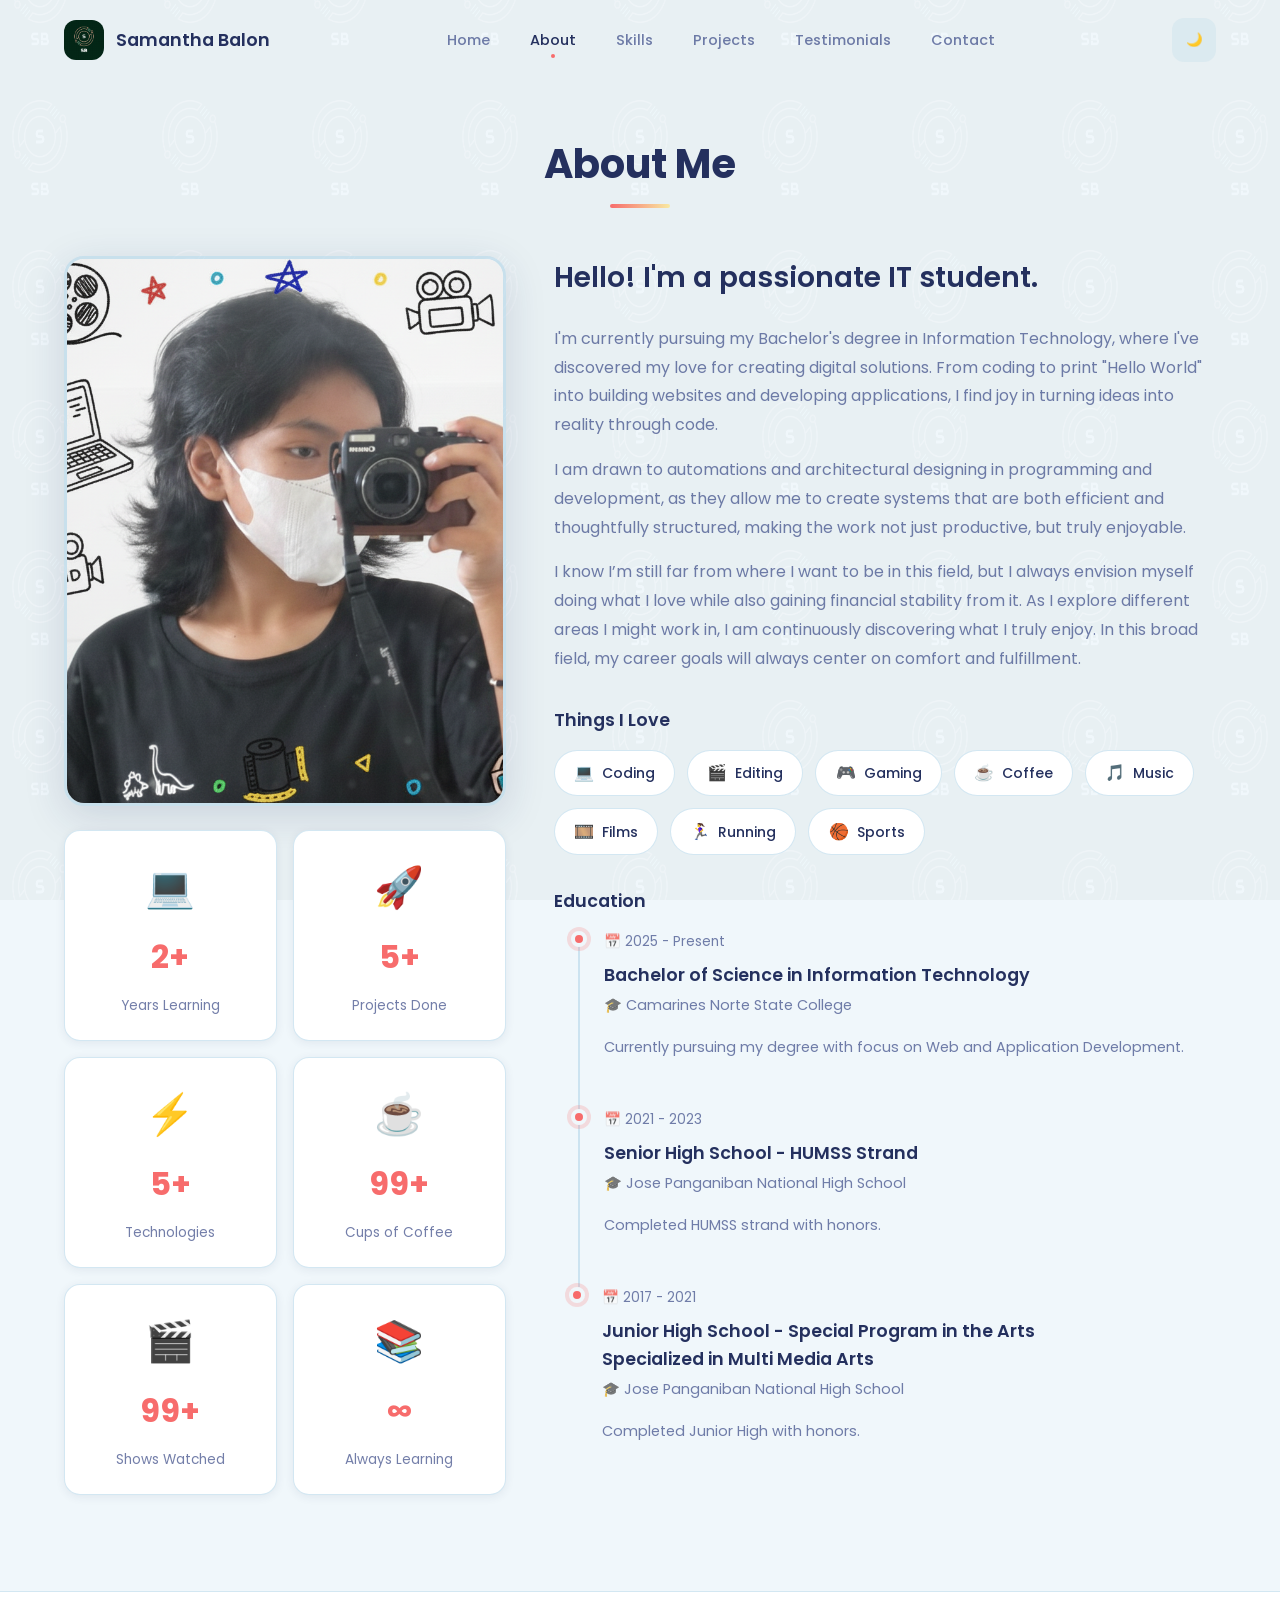
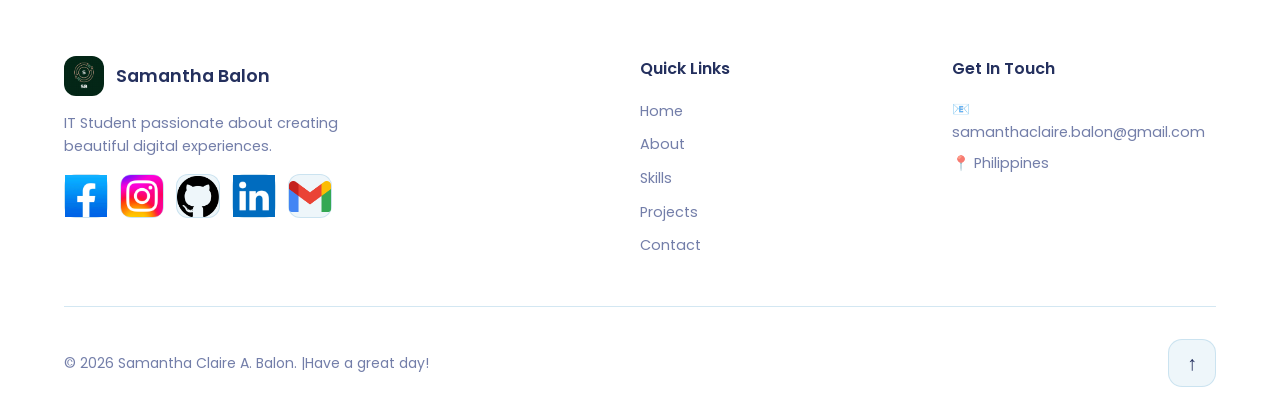
==== commit b7c3048f: "Finall Edit" ====
--- a/about.html
+++ b/about.html
@@ -13,6 +13,7 @@
     <link rel="stylesheet" href="css/contact.css">
     <link rel="stylesheet" href="css/pages.css">
     <link rel="stylesheet" href="css/logo-pattern.css">
+    <link rel="stylesheet" href="css/testimonial.css">
     <link href="https://fonts.googleapis.com/css2?family=Poppins:wght@300;400;500;600;700&display=swap" rel="stylesheet">
 </head>
 <body>
@@ -28,6 +29,7 @@
             <li><a href="about.html" class="nav-link active">About</a></li>
             <li><a href="skills.html" class="nav-link">Skills</a></li>
             <li><a href="projects.html" class="nav-link">Projects</a></li>
+            <li><a href="testimonials.html" class="nav-link">Testimonials</a></li>
             <li><a href="contact.html" class="nav-link">Contact</a></li>
         </ul>
         <div class="nav-actions">
--- a/css/testimonial.css
+++ b/css/testimonial.css
@@ -0,0 +1,458 @@
+/* ========================================
+   TESTIMONIALS PAGE
+======================================== */
+.testimonials-page {
+    padding: 2rem 0 4rem;
+}
+
+/* ========================================
+   TESTIMONIALS GRID
+======================================== */
+.testimonials-grid {
+    display: grid;
+    grid-template-columns: repeat(3, 1fr);
+    gap: 1.5rem;
+    margin-bottom: 2rem;
+    align-items: start;
+}
+
+.testimonial-card {
+    background: var(--bg-secondary);
+    border-radius: 20px;
+    padding: 2rem;
+    border: 1px solid var(--border-color);
+    box-shadow: var(--shadow-sm);
+    transition: all var(--transition-normal);
+    position: relative;
+    display: flex;
+    flex-direction: column;
+    gap: 1rem;
+}
+
+body.dark-mode .testimonial-card {
+    background: linear-gradient(145deg, rgba(55, 71, 133, 0.7), rgba(36, 48, 94, 0.9));
+    border-color: rgba(168, 208, 230, 0.1);
+    box-shadow: 0 4px 20px rgba(0, 0, 0, 0.4);
+}
+
+.testimonial-card:hover {
+    transform: translateY(-8px);
+    box-shadow: var(--shadow-lg);
+    border-color: rgba(247, 108, 108, 0.3);
+}
+
+body.dark-mode .testimonial-card:hover {
+    border-color: rgba(247, 108, 108, 0.4);
+    box-shadow: 0 20px 50px rgba(247, 108, 108, 0.15), 0 10px 30px rgba(0, 0, 0, 0.4);
+}
+
+/* New badge for dynamic submissions */
+.testimonial-card.new-testimonial {
+    border-color: rgba(247, 108, 108, 0.4);
+}
+
+body.dark-mode .testimonial-card.new-testimonial {
+    border-color: rgba(247, 108, 108, 0.5);
+}
+
+.new-badge {
+    position: absolute;
+    top: 1rem;
+    right: 1rem;
+    background: var(--coral);
+    color: white;
+    font-size: 0.7rem;
+    font-weight: 700;
+    padding: 0.2rem 0.6rem;
+    border-radius: 20px;
+    text-transform: uppercase;
+    letter-spacing: 0.05em;
+}
+
+.testimonial-quote {
+    font-size: 3rem;
+    color: var(--coral);
+    line-height: 1;
+    opacity: 0.6;
+    font-family: Georgia, serif;
+}
+
+body.dark-mode .testimonial-quote {
+    opacity: 0.8;
+}
+
+.testimonial-text {
+    color: var(--text-muted);
+    font-size: 0.95rem;
+    line-height: 1.8;
+    flex: 1;
+}
+
+body.dark-mode .testimonial-text {
+    color: var(--light-blue);
+}
+
+.testimonial-author {
+    display: flex;
+    align-items: center;
+    gap: 0.75rem;
+    padding-top: 1rem;
+    border-top: 1px solid var(--border-color);
+    flex-wrap: wrap;
+}
+
+body.dark-mode .testimonial-author {
+    border-top-color: rgba(168, 208, 230, 0.15);
+}
+
+.author-avatar {
+    width: 44px;
+    height: 44px;
+    border-radius: 50%;
+    background: linear-gradient(135deg, var(--indigo), var(--coral));
+    color: white;
+    font-size: 0.85rem;
+    font-weight: 700;
+    display: flex;
+    align-items: center;
+    justify-content: center;
+    flex-shrink: 0;
+    letter-spacing: 0.05em;
+}
+
+.author-info {
+    flex: 1;
+    display: flex;
+    flex-direction: column;
+}
+
+.author-name {
+    font-size: 0.95rem;
+    font-weight: 600;
+    color: var(--text-primary);
+}
+
+.author-role {
+    font-size: 0.8rem;
+    color: var(--text-muted);
+}
+
+.testimonial-stars {
+    color: var(--yellow);
+    font-size: 0.9rem;
+    letter-spacing: 0.1em;
+    filter: drop-shadow(0 0 2px rgba(248, 233, 161, 0.5));
+    margin-left: auto;
+    align-self: flex-start;
+}
+
+/* ========================================
+   TESTIMONIAL FORM SECTION
+======================================== */
+.testimonial-form-section {
+    background: var(--bg-secondary);
+    border-radius: 24px;
+    padding: 3rem;
+    margin-top: 3rem;
+    box-shadow: var(--shadow-lg);
+    border: 1px solid var(--border-color);
+}
+
+body.dark-mode .testimonial-form-section {
+    background: linear-gradient(145deg, rgba(55, 71, 133, 0.7), rgba(36, 48, 94, 0.9));
+    border-color: rgba(168, 208, 230, 0.1);
+    box-shadow: 0 20px 60px rgba(0, 0, 0, 0.4);
+}
+
+.testimonial-form-header {
+    text-align: center;
+    margin-bottom: 2.5rem;
+}
+
+.form-header-icon {
+    font-size: 3rem;
+    margin-bottom: 0.75rem;
+}
+
+.testimonial-form-header h2 {
+    font-size: 1.75rem;
+    font-weight: 700;
+    color: var(--text-primary);
+    margin-bottom: 0.5rem;
+}
+
+.testimonial-form-header p {
+    color: var(--text-muted);
+    font-size: 0.95rem;
+}
+
+.testimonial-form {
+    max-width: 750px;
+    margin: 0 auto;
+}
+
+.form-row {
+    display: grid;
+    grid-template-columns: 1fr 1fr;
+    gap: 1rem;
+    margin-bottom: 0;
+}
+
+.form-group {
+    margin-bottom: 1.25rem;
+}
+
+.form-group label {
+    display: block;
+    font-size: 0.875rem;
+    font-weight: 500;
+    margin-bottom: 0.5rem;
+    color: var(--text-secondary);
+}
+
+.required {
+    color: var(--coral);
+}
+
+.form-group input,
+.form-group textarea {
+    width: 100%;
+    padding: 1rem 1.25rem;
+    border: 2px solid var(--border-color);
+    border-radius: 12px;
+    font-size: 0.95rem;
+    font-family: inherit;
+    background: var(--bg-primary);
+    color: var(--text-primary);
+    transition: all var(--transition-fast);
+}
+
+body.dark-mode .form-group input,
+body.dark-mode .form-group textarea {
+    background: rgba(36, 48, 94, 0.6);
+    border-color: rgba(168, 208, 230, 0.2);
+}
+
+.form-group input:focus,
+.form-group textarea:focus {
+    outline: none;
+    border-color: var(--coral);
+    box-shadow: 0 0 0 4px rgba(247, 108, 108, 0.15);
+}
+
+.form-group input::placeholder,
+.form-group textarea::placeholder {
+    color: var(--text-muted);
+}
+
+.form-group textarea {
+    resize: vertical;
+    min-height: 130px;
+}
+
+.form-group input.error,
+.form-group textarea.error {
+    border-color: #ef4444;
+}
+
+.error-message {
+    display: block;
+    font-size: 0.8rem;
+    color: #ef4444;
+    margin-top: 0.25rem;
+    min-height: 1rem;
+}
+
+/* Character Count */
+.char-count {
+    display: block;
+    font-size: 0.78rem;
+    color: var(--text-muted);
+    text-align: right;
+    margin-top: 0.25rem;
+}
+
+.char-count.near-limit {
+    color: var(--coral);
+    font-weight: 600;
+}
+
+/* ========================================
+   STAR RATING INPUT
+======================================== */
+.star-rating {
+    display: flex;
+    gap: 0.35rem;
+    padding: 0.75rem 0;
+}
+
+.star {
+    font-size: 2rem;
+    color: var(--border-color);
+    cursor: pointer;
+    transition: all var(--transition-fast);
+    line-height: 1;
+    user-select: none;
+}
+
+body.dark-mode .star {
+    color: rgba(248, 233, 161, 0.6);
+}
+
+.star:hover,
+.star.active {
+    color: var(--yellow);
+    filter: drop-shadow(0 0 6px rgba(255, 255, 0, 255));
+    transform: scale(1.15);
+}
+
+/* ========================================
+   CONSENT CHECKBOX
+======================================== */
+.consent-group {
+    display: flex;
+    flex-direction: column;
+}
+
+.checkbox-label {
+    display: flex;
+    align-items: flex-start;
+    gap: 0.75rem;
+    cursor: pointer;
+    font-size: 0.875rem;
+    color: var(--text-muted);
+    line-height: 1.5;
+}
+
+.checkbox-label input[type="checkbox"] {
+    width: auto;
+    padding: 0;
+    margin-top: 2px;
+    accent-color: var(--coral);
+    cursor: pointer;
+    flex-shrink: 0;
+}
+
+/* ========================================
+   FORM SUCCESS & ERROR STATES
+======================================== */
+.form-success {
+    display: none;
+    flex-direction: column;
+    align-items: center;
+    justify-content: center;
+    text-align: center;
+    padding: 2.5rem 2rem;
+    background: var(--bg-primary);
+    border-radius: 16px;
+    margin: 1.5rem auto 0;
+    max-width: 750px;
+    animation: fadeIn 0.4s ease;
+    border: 1px solid rgba(34, 197, 94, 0.4);
+    box-shadow: 0 4px 20px rgba(34, 197, 94, 0.1);
+}
+
+body.dark-mode .form-success {
+    background: rgba(36, 48, 94, 0.8);
+    border-color: rgba(34, 197, 94, 0.3);
+}
+
+.form-success.show {
+    display: flex;
+}
+
+.success-icon {
+    font-size: 4rem;
+    margin-bottom: 1rem;
+}
+
+.form-success h3 {
+    font-size: 1.4rem;
+    font-weight: 600;
+    margin-bottom: 0.5rem;
+    color: var(--text-primary);
+}
+
+.form-success p {
+    color: var(--text-muted);
+    font-size: 0.9rem;
+}
+
+.form-error-alert {
+    display: flex;
+    align-items: center;
+    gap: 0.75rem;
+    padding: 1rem 1.25rem;
+    background: rgba(239, 68, 68, 0.1);
+    border: 1px solid rgba(239, 68, 68, 0.3);
+    border-radius: 12px;
+    margin-top: 1rem;
+    animation: fadeIn 0.3s ease;
+}
+
+.error-icon {
+    font-size: 1.25rem;
+    flex-shrink: 0;
+}
+
+.form-error-alert p {
+    color: #ef4444;
+    font-size: 0.875rem;
+}
+
+/* ========================================
+   SUBMIT BUTTON LOADING STATE
+======================================== */
+#submit-btn:disabled {
+    opacity: 0.7;
+    cursor: not-allowed;
+    transform: none !important;
+}
+
+/* ========================================
+   TESTIMONIAL PREVIEW (index.html)
+======================================== */
+.testimonials-preview {
+    padding: var(--section-padding);
+    background: var(--bg-secondary);
+}
+
+body.dark-mode .testimonials-preview {
+    background: rgba(36, 48, 94, 0.5);
+}
+
+.testimonials-preview-grid {
+    display: grid;
+    grid-template-columns: repeat(3, 1fr);
+    gap: 1.5rem;
+    margin-bottom: 2rem;
+}
+
+/* Responsive */
+@media (max-width: 992px) {
+    .testimonials-grid,
+    .testimonials-preview-grid {
+        grid-template-columns: repeat(2, 1fr);
+    }
+}
+
+@media (max-width: 768px) {
+    .testimonial-form-section {
+        padding: 2rem 1.5rem;
+    }
+
+    .form-row {
+        grid-template-columns: 1fr;
+    }
+}
+
+@media (max-width: 600px) {
+    .testimonials-grid,
+    .testimonials-preview-grid {
+        grid-template-columns: 1fr;
+    }
+
+    .testimonial-form-header h2 {
+        font-size: 1.4rem;
+    }
+}
